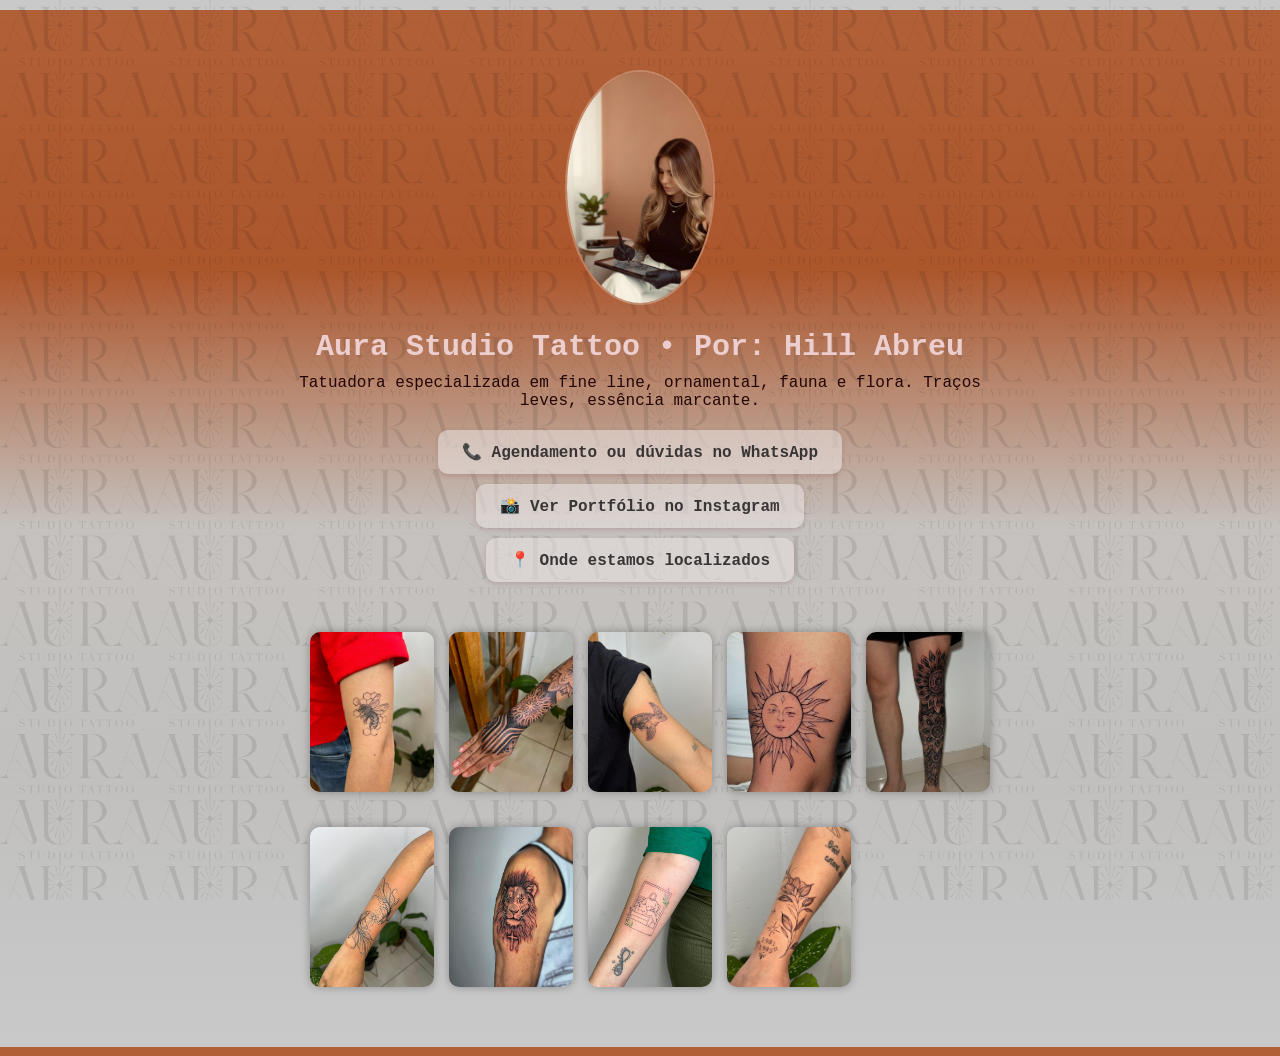
==== site_aura_studio/index.html @ fd9fb569 "primeiro" ====
<!DOCTYPE html>
<html lang="pt-br">
<head>
  <meta charset="UTF-8" />
  <meta name="viewport" content="width=device-width, initial-scale=1.0"/>
  <title>Aura Studio Tattoo • Hill Abreu</title>
  <link rel="stylesheet" href="style.css">
</head>
<body>
  <div class="content">
    <img src="ink.jpg" alt="foto da Hillary" class="avatar">
    <h1>Aura Studio Tattoo • Por: Hill Abreu</h1> 
    <p>Tatuadora especializada em fine line, ornamental, fauna e flora. Traços leves, essência marcante.</p>

    <a href="https://wa.me/5521965292248" target="_blank">📞 Agendamento ou dúvidas no WhatsApp</a>
    <a href="https://www.instagram.com/hill.ink" target="_blank">📸 Ver Portfólio no Instagram</a>
    <a href="#!" onclick="mostrarInfo()">📍 Onde estamos localizados</a>

    <div id="info-local">
      Atendemos exclusivamente com hora marcada. Por esse motivo, o endereço completo é informado após a confirmação do agendamento. O estúdio fica nas proximidades do West Shopping, em Campo Grande – RJ.
    </div>

    <div class="portfolio">
      <img src="tattoo1.jpg" alt="Tatuagem 1">
      <img src="tattoo2.jpg" alt="tatuagem 2">
      <img src="tattoo3.jpg" alt="Tatuagem 3">
      <img src="tattoo4.png.jpg" alt="Tatuagem 4">
    <img src="tattoo5.png.jpeg" alt="Tatuagem 5">
      <img src="tattoo6.jpg" alt="Tatuagem 6">
      <img src="tattoo7.png.jpeg" alt="Tatuagem 7">
      <img src="tattoo8.jpg" alt="Tatuagem 8">
    <img src="tattoo9.png.jpeg" alt="Tatuagem 9">
    </div>
  </div>

  <script>
    function mostrarInfo() {
      const info = document.getElementById("info-local");
      info.style.display = info.style.display === "block" ? "none" : "block";
    }
  </script>
</body>
</html>
---- site_aura_studio/style.css ----
* {
  margin: 10px;
  padding: 0;
  box-sizing: border-box;
}

body {
  min-height: 100vh;
  background:linear-gradient(to bottom, #9e3b09cf, #9e3a09db, #bdb9b5de, #c1c0bf, #c9c9c9);
  font-family: 'Times Courier', monospace;
  color: #3a2d2d;
  padding: 20px;
  display: flex;
  flex-direction: column;
  align-items: center;
  text-align: center;
  position: relative;
  z-index: 1;
}

body::before {
  content: "";
  position: fixed;
  top: 0;
  left: 0;
  width: 100%;
  height: 100%;
  background-image: url('AURA_LOGO_PRETA.png.png');
  background-repeat: repeat;
  background-position: top left;
  background-size: 150px;
  opacity: 0.09;
  z-index: 0;
  pointer-events: none;
}

.content {  
  position: relative;
  z-index: 1;
  max-width: 700px;
  width: 100%;
}

img.avatar {
  width: 150px;
  border-radius: 50%;
  margin-top: 20px;
  border: 2px solid #ffffff44;
}

h1 {
  margin-top: 10px;
  font-size: 30px;
  color: #eccece;
}

p {
  color: #230606;
  margin: 10px 0 20px 0;
}

a {
  background-color: #e9e2e092;
  color: #383535;
  padding: 12px 24px;
  margin: 10px auto;
  display: block;
  width: fit-content;
  text-decoration: none;
  border-radius: 10px;
  font-weight: bold;
  transition: all 0.3s ease;
  box-shadow: 0 2px 5px rgba(121, 44, 56, 0.2);
}

a:hover {
  background-color: #322727;
}

#info-local {
  display: none;
  margin-top: 15px;
  background-color: #fff4cc;
  color: #333333;
  padding: 12px 18px;
  border-left: 5px solid #ff5e07;
  border-radius: 8px;
  font-size: 14px;
  text-align: left;
  box-shadow: 0 0 10px rgb(116, 66, 66);
}

#info-local::before {
  content: "⚠️ ";
  font-weight: bold;
}

.portfolio {
  margin-top: 40px;
  display: grid;
  grid-template-columns: repeat(auto-fit, minmax(120px, 1fr));
  gap: 15px;
}

.portfolio img {
  width: 100%;
  height: 160px;
  object-fit: cover;
  border-radius: 10px;
  box-shadow: 0 0 10px rgba(0,0,0,0.3);
  transition: transform 0.3s ease;
}

.portfolio img:hover {
  transform: scale(1.05);
}
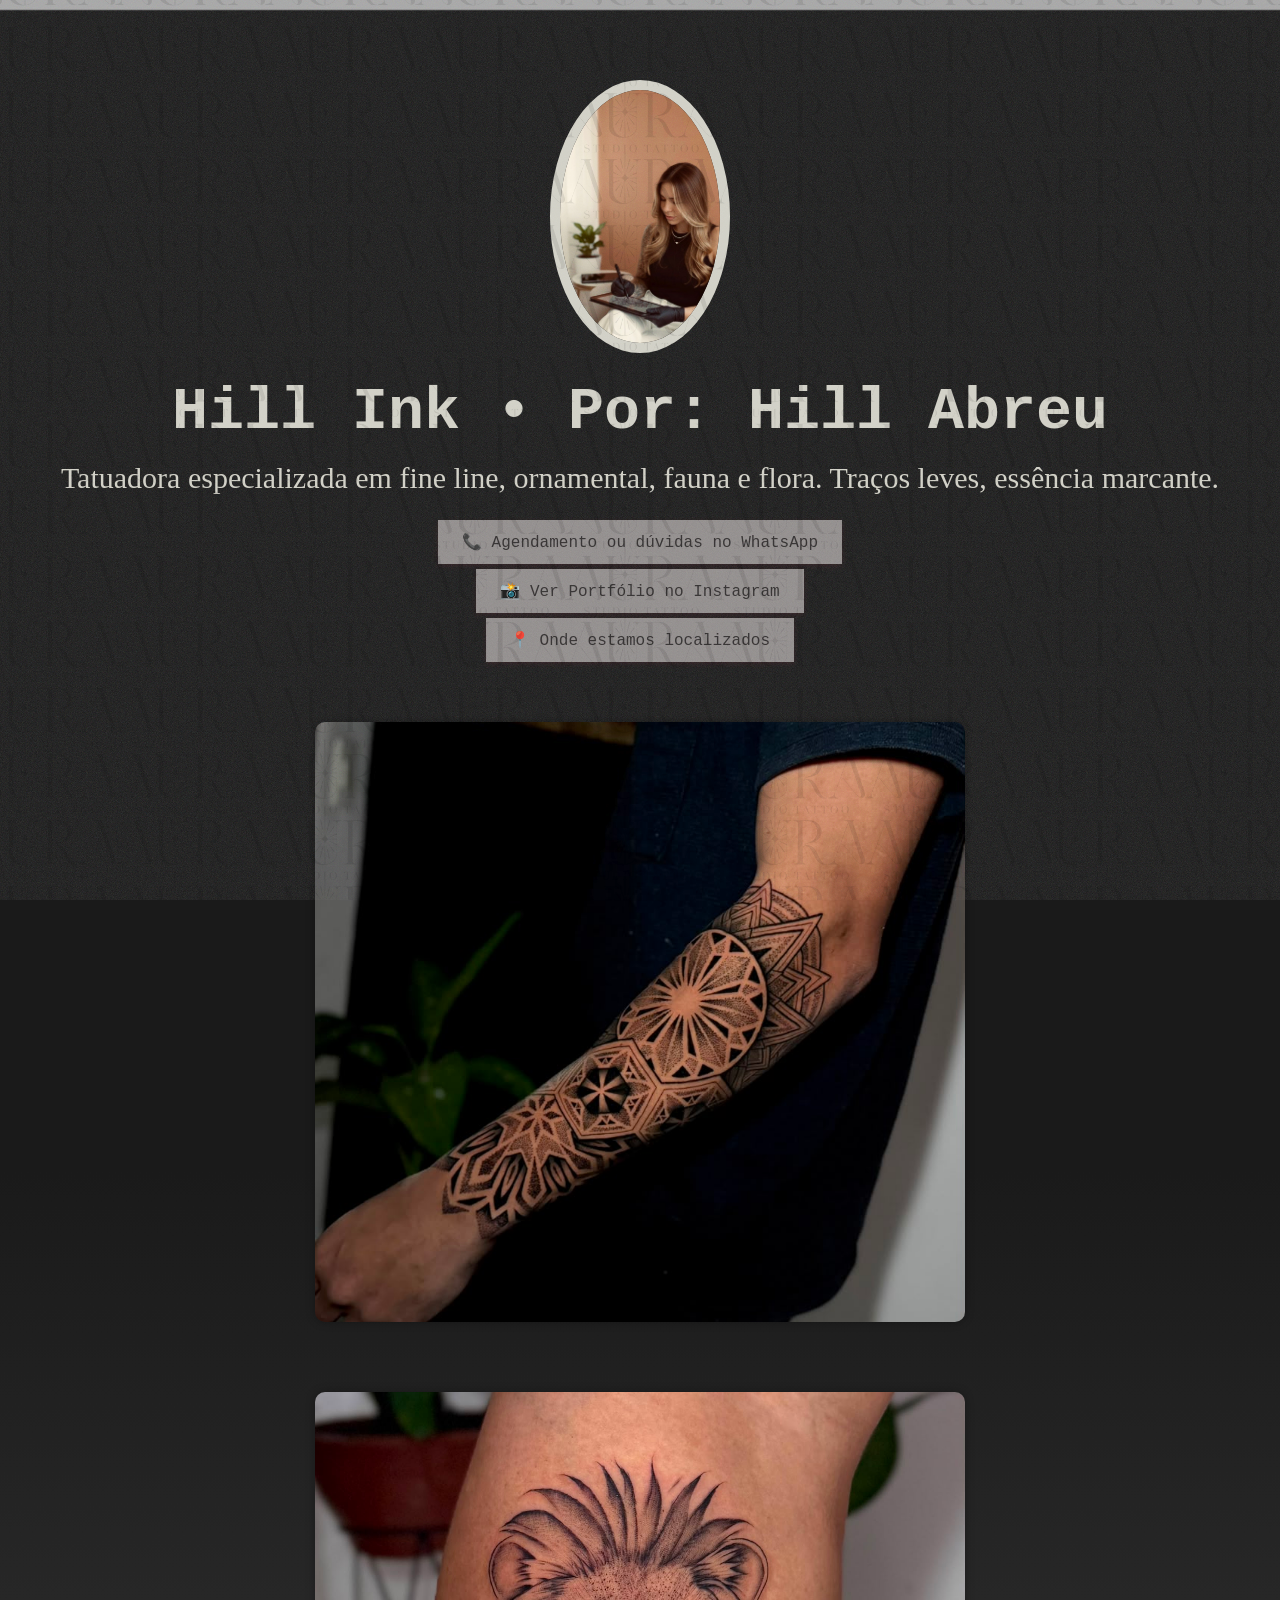
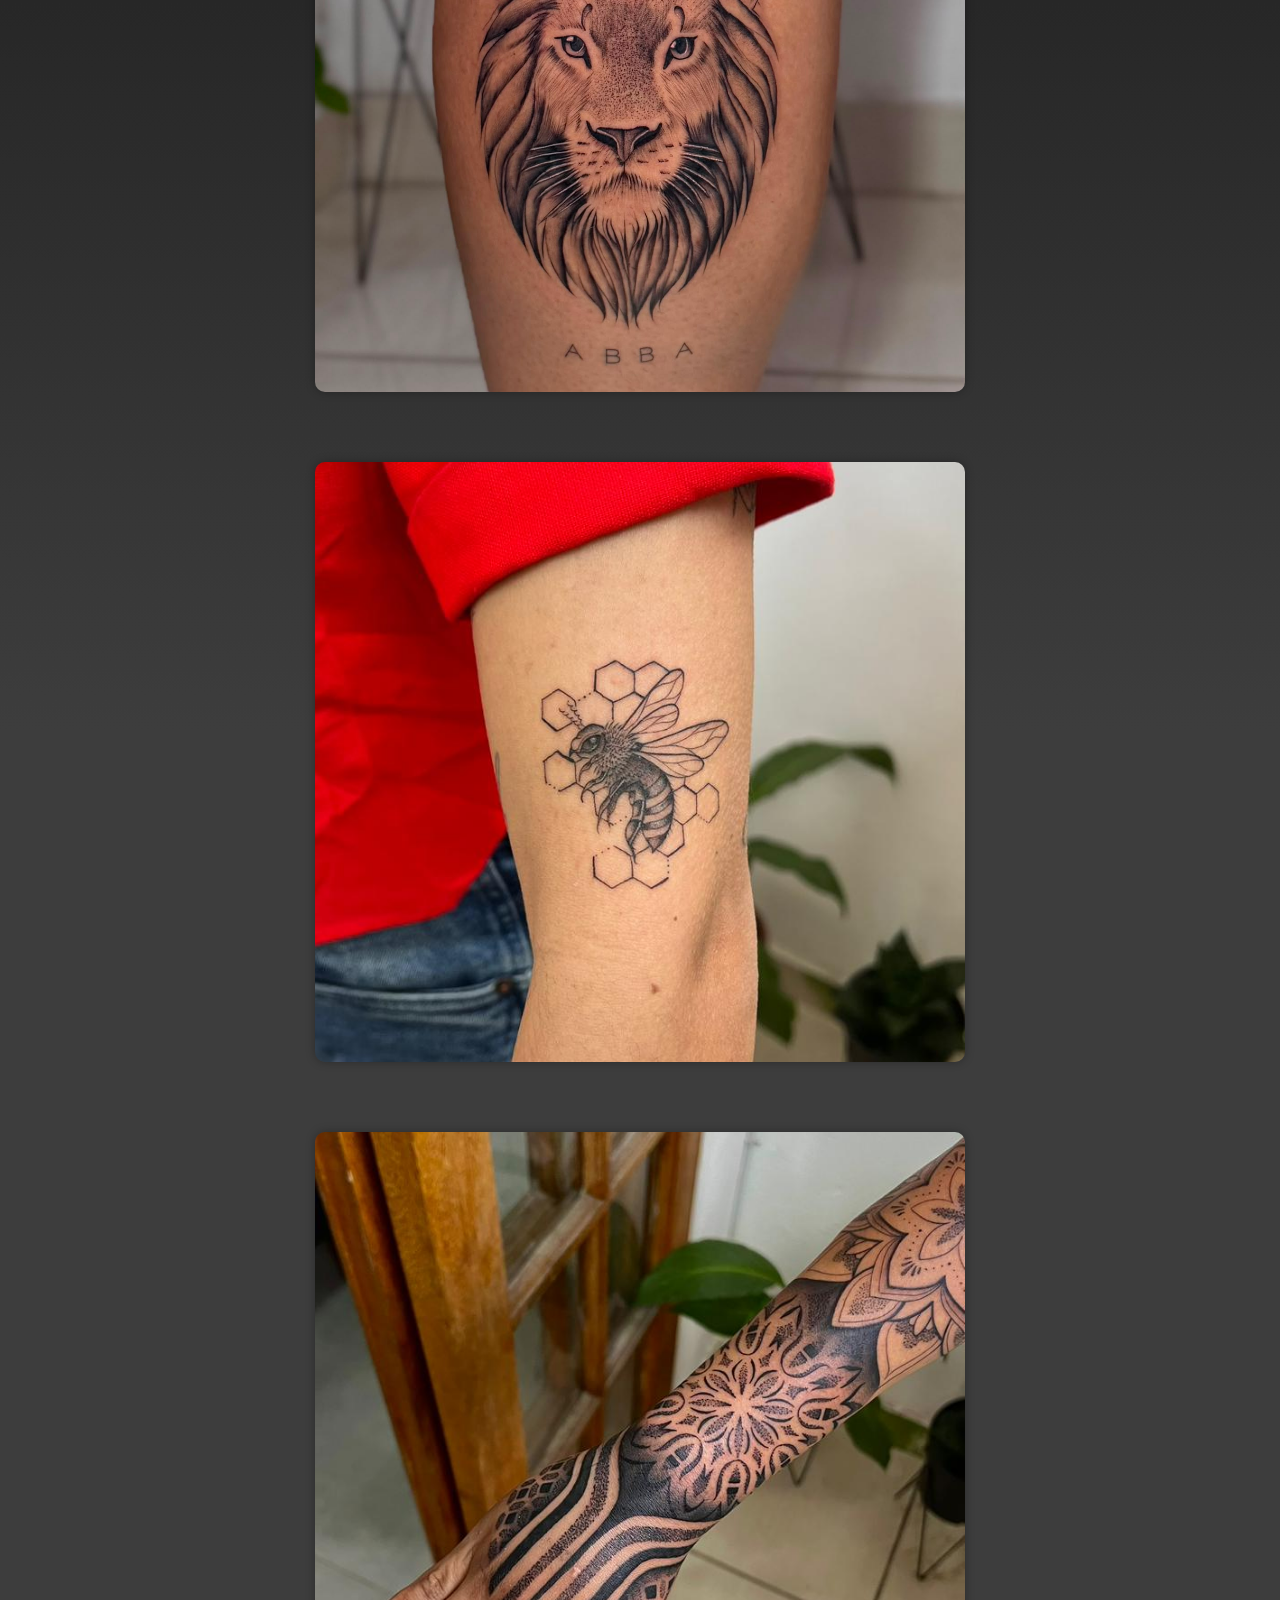
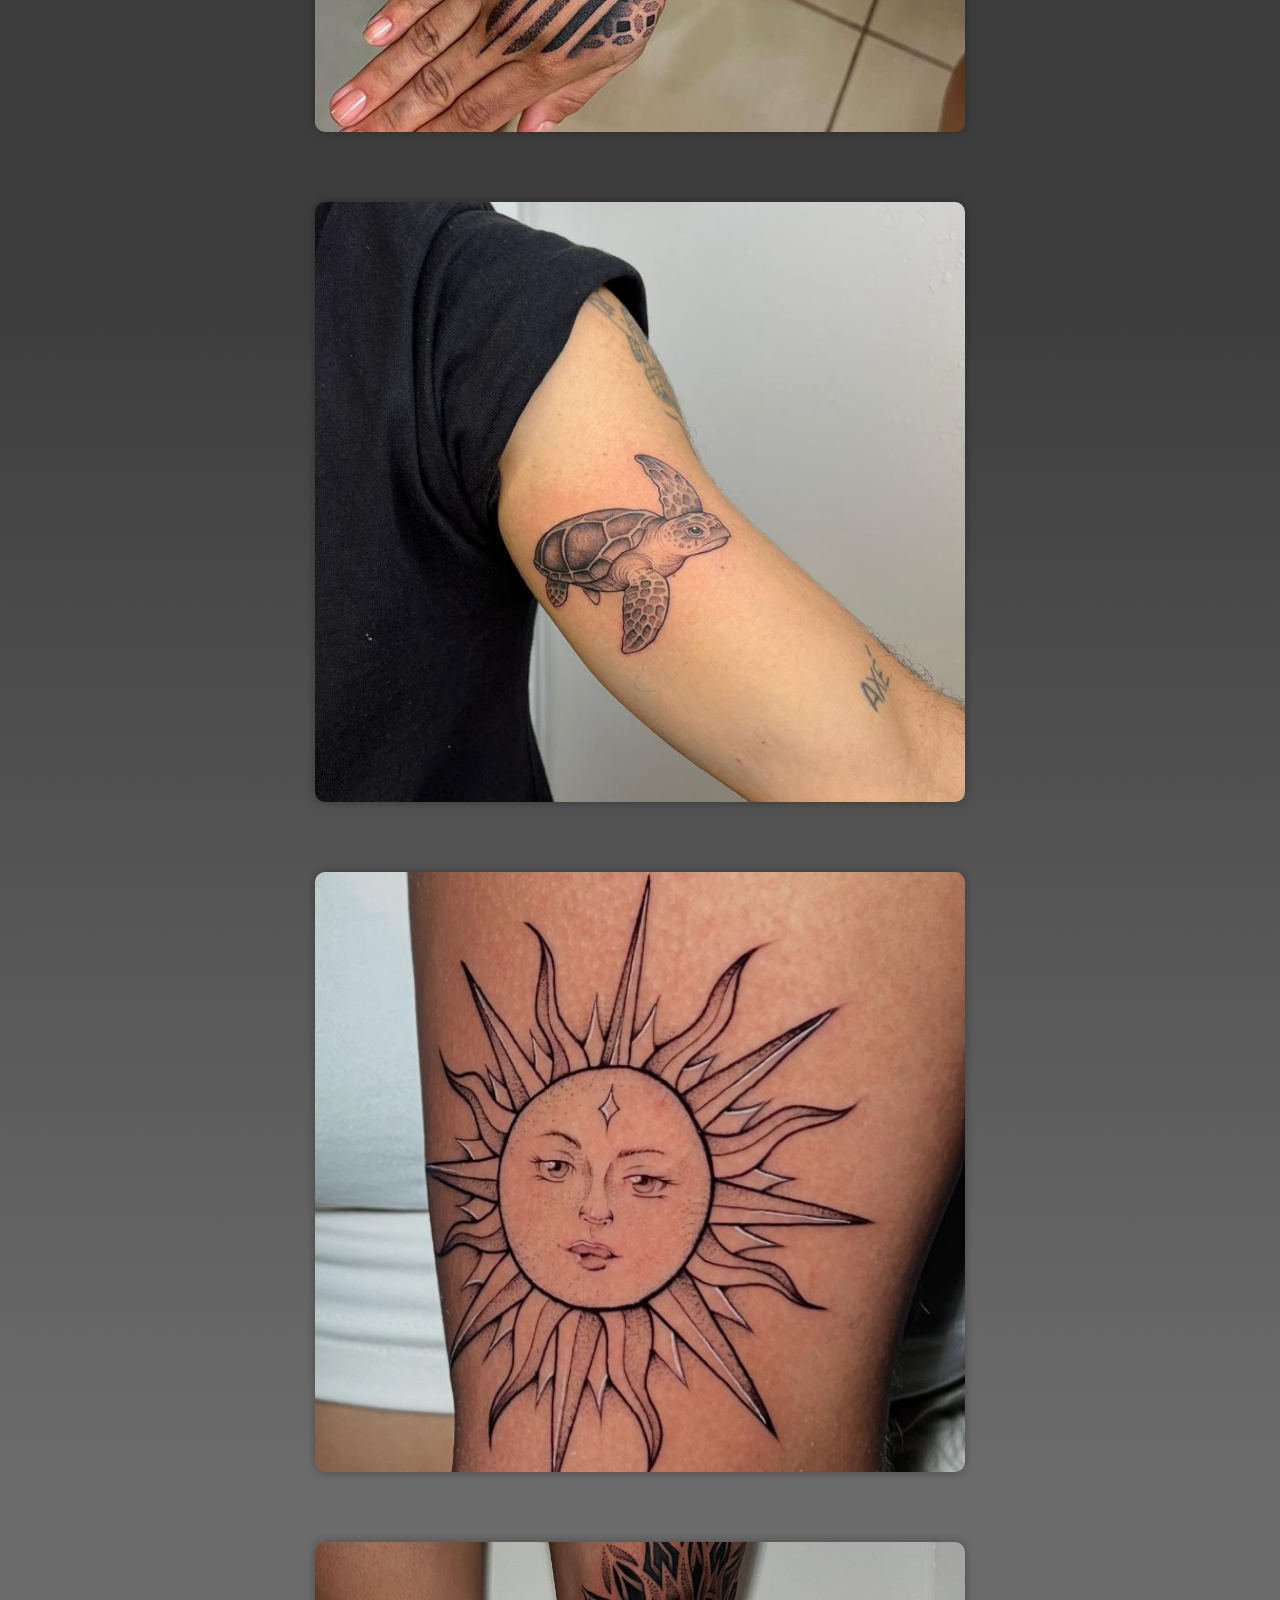
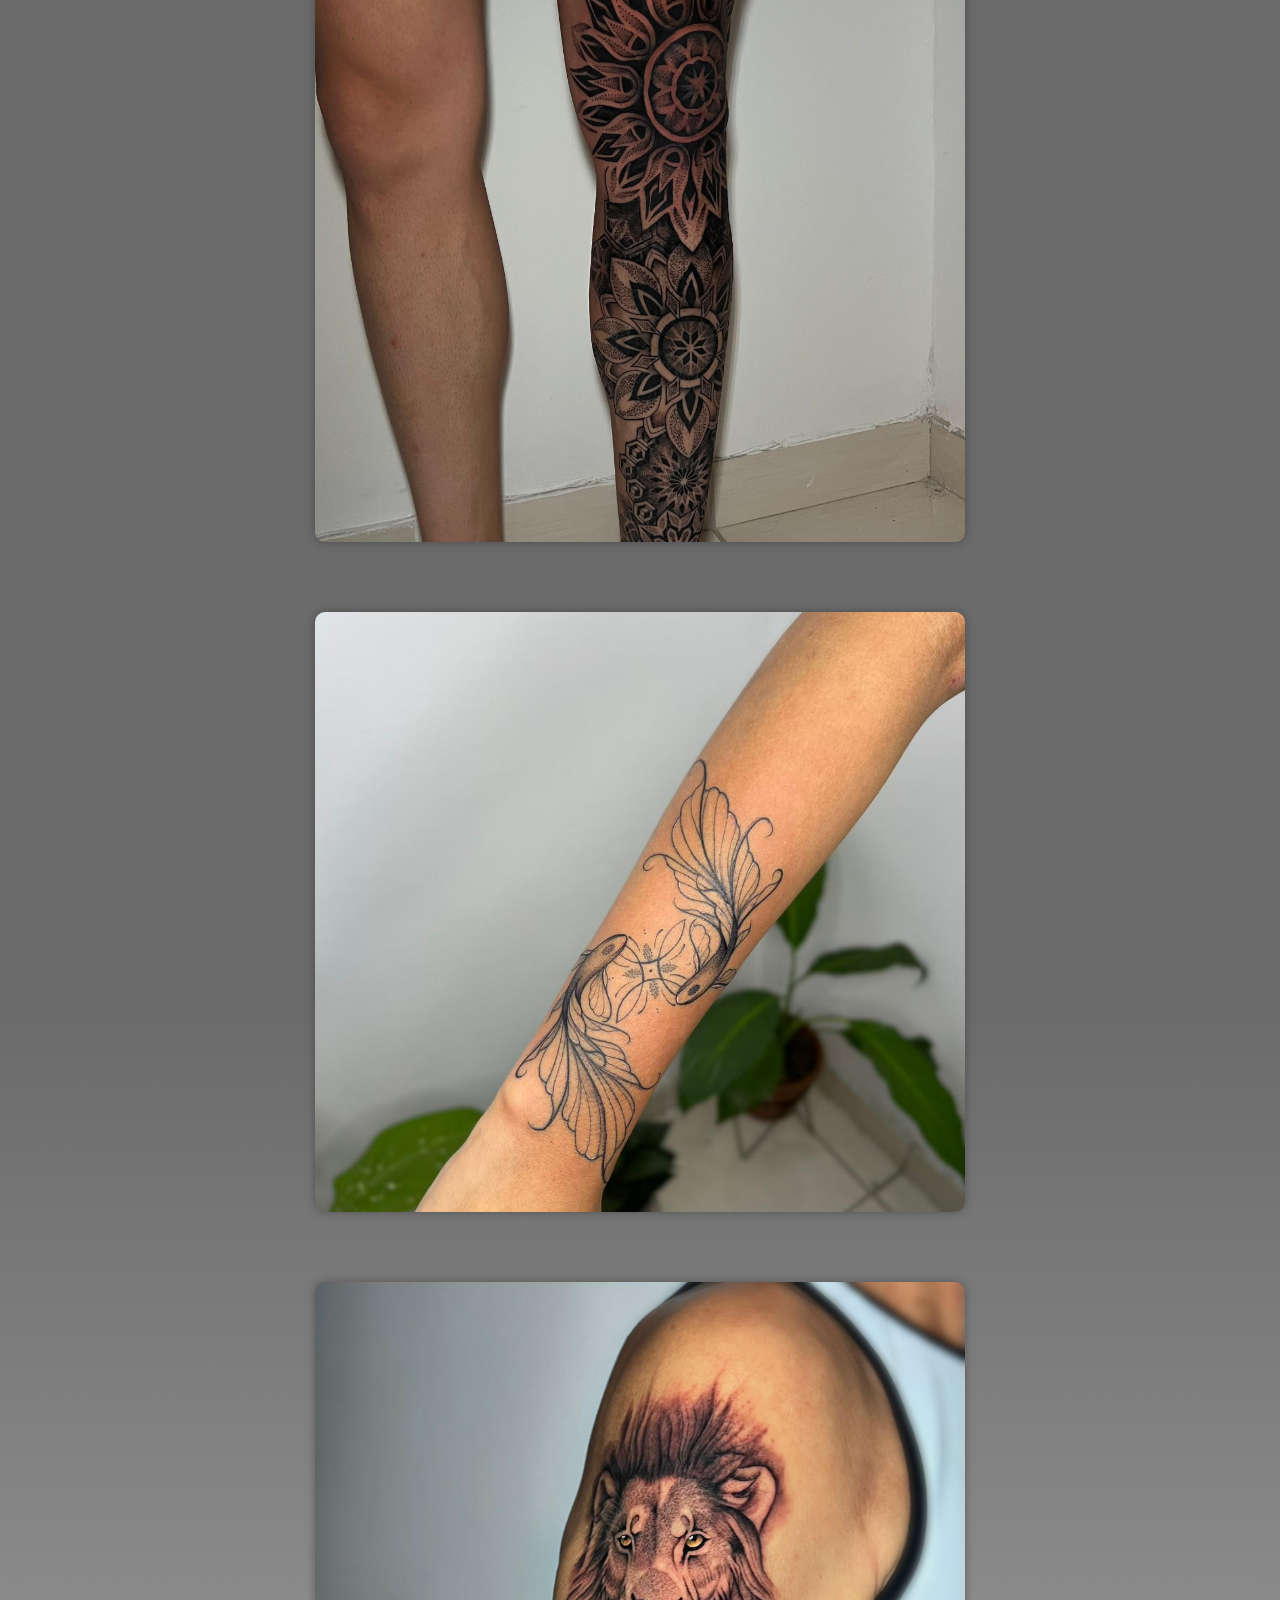
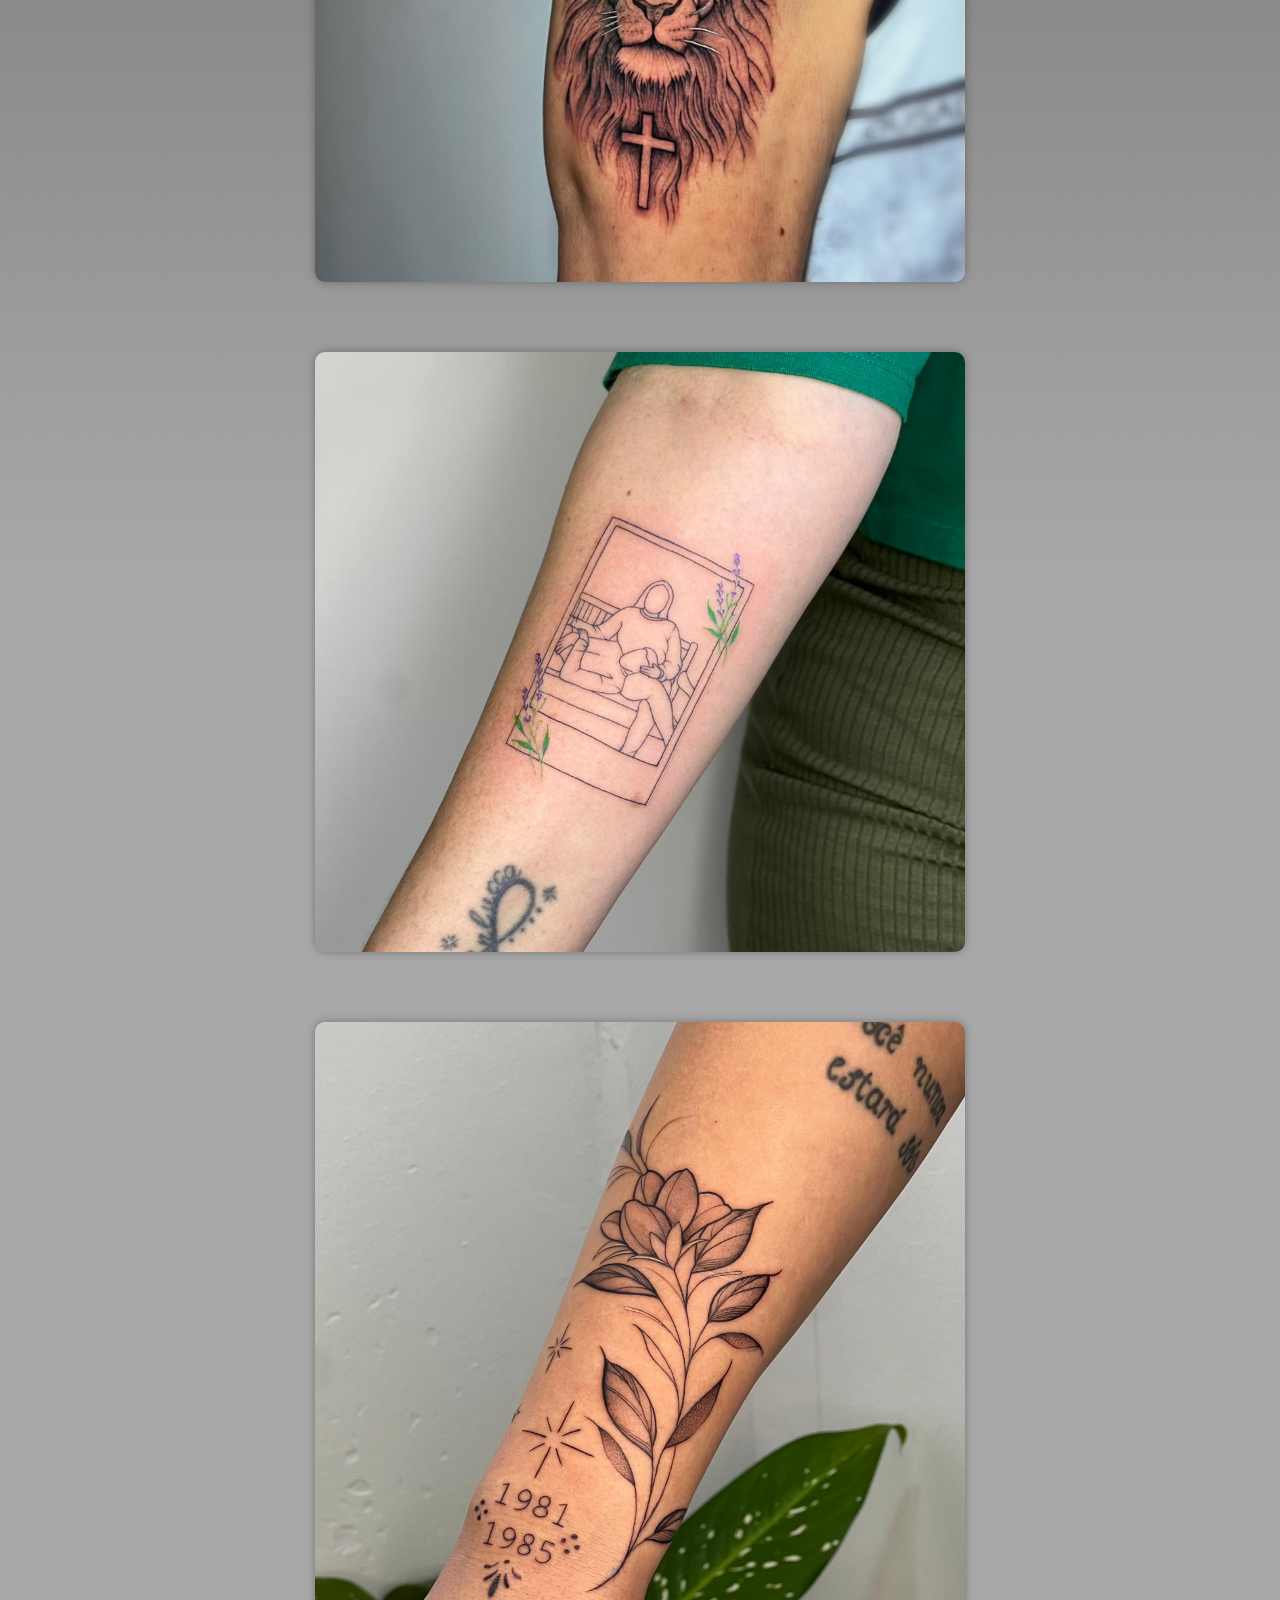
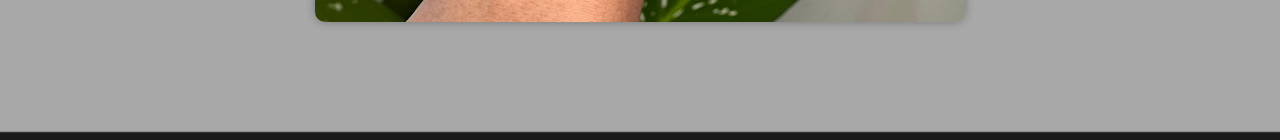
==== commit a01e9d67: "ajuestes de designe" ====
--- a/site_aura_studio/index.html
+++ b/site_aura_studio/index.html
@@ -10,18 +10,34 @@
 <body>
   <div class="content">
     <img src="ink.jpg" alt="foto da Hillary" class="avatar">
-    <h1>Aura Studio Tattoo • Por: Hill Abreu</h1> 
+    <h1> Hill Ink • Por: Hill Abreu</h1> 
     <p>Tatuadora especializada em fine line, ornamental, fauna e flora. Traços leves, essência marcante.</p>
 
-    <a href="https://wa.me/5521965292248" target="_blank">📞 Agendamento ou dúvidas no WhatsApp</a>
+   <a href="https://wa.me/5521965292248" target="_blank">📞 Agendamento ou dúvidas no WhatsApp</a>
+
     <a href="https://www.instagram.com/hill.ink" target="_blank">📸 Ver Portfólio no Instagram</a>
+
+
     <a href="#!" onclick="mostrarInfo()">📍 Onde estamos localizados</a>
+
+
 
     <div id="info-local">
       Atendemos exclusivamente com hora marcada. Por esse motivo, o endereço completo é informado após a confirmação do agendamento. O estúdio fica nas proximidades do West Shopping, em Campo Grande – RJ.
     </div>
 
+
+
+
+
+
+
+
+
+
     <div class="portfolio">
+       <img src="tattoo10.jpeg" alt="Tatuagem 10">
+      <img src="tattoo11.jpeg" alt="Tatuagem 11">
       <img src="tattoo1.jpg" alt="Tatuagem 1">
       <img src="tattoo2.jpg" alt="tatuagem 2">
       <img src="tattoo3.jpg" alt="Tatuagem 3">
@@ -31,6 +47,8 @@
       <img src="tattoo7.png.jpeg" alt="Tatuagem 7">
       <img src="tattoo8.jpg" alt="Tatuagem 8">
     <img src="tattoo9.png.jpeg" alt="Tatuagem 9">
+    
+    
     </div>
   </div>
 
--- a/site_aura_studio/style.css
+++ b/site_aura_studio/style.css
@@ -4,13 +4,13 @@
   padding: 0;
   box-sizing: border-box;
 }
-
+ 
 body {
   min-height: 100vh;
-  background:linear-gradient(to bottom, #9e3b09cf, #9e3a09db, #bdb9b5de, #c1c0bf, #c9c9c9);
-  font-family: 'Times Courier', monospace;
-  color: #3a2d2d;
-  padding: 20px;
+  background: linear-gradient(to bottom, #1a1a1a , #1a1a1a , #3d3d3d , #3d3d3d , #6b6b6b , #6b6b6b , #a8a8a8 , #a8a8a8);
+  font-family: 'sans-serif', monospace;
+  color: #f2f1e7;
+  padding: 30px;
   display: flex;
   flex-direction: column;
   align-items: center;
@@ -28,84 +28,102 @@
   height: 100%;
   background-image: url('AURA_LOGO_PRETA.png.png');
   background-repeat: repeat;
-  background-position: top left;
+  background-position: center;
   background-size: 150px;
   opacity: 0.09;
   z-index: 0;
   pointer-events: none;
 }
-
-.content {  
-  position: relative;
-  z-index: 1;
-  max-width: 700px;
+body::after {
+  content: "";
+  position: fixed;
+  top: 0;
+  left: 0;
   width: 100%;
+  height: 100%;
+  background-image: url("data:image/svg+xml,%3Csvg xmlns='http://www.w3.org/2000/svg' width='200' height='200'%3E%3Cfilter id='n'%3E%3CfeTurbulence type='fractalNoise' baseFrequency='1.2' numOctaves='3' stitchTiles='stitch'/%3E%3C/filter%3E%3Crect width='100%25' height='100%25' filter='url(%23n)'/%3E%3C/svg%3E");
+  opacity: 0.15;
+  mix-blend-mode: overlay;
+  z-index: 2;
+  pointer-events: none;
 }
-
 img.avatar {
-  width: 150px;
-  border-radius: 50%;
+  width: 180px;
+  border-radius: 100%;
   margin-top: 20px;
-  border: 2px solid #ffffff44;
+  border: 10px solid #d1d0c6;
 }
 
 h1 {
   margin-top: 10px;
-  font-size: 30px;
-  color: #eccece;
+  font-size: 60px;
+  color: #d1d0c6;
+
 }
 
 p {
-  color: #230606;
-  margin: 10px 0 20px 0;
+  color: #d1d0c6;
+  margin: 15px 0 25px 0;
+  font-size: 30px;
+  font-family: serif;
 }
 
 a {
   background-color: #e9e2e092;
   color: #383535;
   padding: 12px 24px;
-  margin: 10px auto;
+  margin: 5px auto;
   display: block;
   width: fit-content;
   text-decoration: none;
-  border-radius: 10px;
-  font-weight: bold;
+  border-radius: 0px;
+  font-weight: normal;
   transition: all 0.3s ease;
   box-shadow: 0 2px 5px rgba(121, 44, 56, 0.2);
 }
 
 a:hover {
-  background-color: #322727;
+  background-color: #000000;
 }
 
 #info-local {
   display: none;
-  margin-top: 15px;
+  margin-top: 20px;
   background-color: #fff4cc;
   color: #333333;
-  padding: 12px 18px;
-  border-left: 5px solid #ff5e07;
+  padding: 15px 20px;
+  border-left: 0px solid #ff5e07;
   border-radius: 8px;
   font-size: 14px;
   text-align: left;
   box-shadow: 0 0 10px rgb(116, 66, 66);
+  
 }
 
 #info-local::before {
   content: "⚠️ ";
   font-weight: bold;
 }
-
 .portfolio {
-  margin-top: 40px;
-  display: grid;
-  grid-template-columns: repeat(auto-fit, minmax(120px, 1fr));
-  gap: 15px;
+  display: flex;
+  flex-direction: column;
+  align-items: center;
+  gap: 50px;
+  margin: 50px 0;
+  width: 100%;
 }
 
 .portfolio img {
   width: 100%;
-  height: 160px;
+  max-width: 650px;
+  height: auto;
+  display: block;
+  border-radius: 4px;
+}
+
+.portfolio img {
+  width: 100%;
+  height: 600px;
   object-fit: cover;
   border-radius: 10px;
   box-shadow: 0 0 10px rgba(0,0,0,0.3);
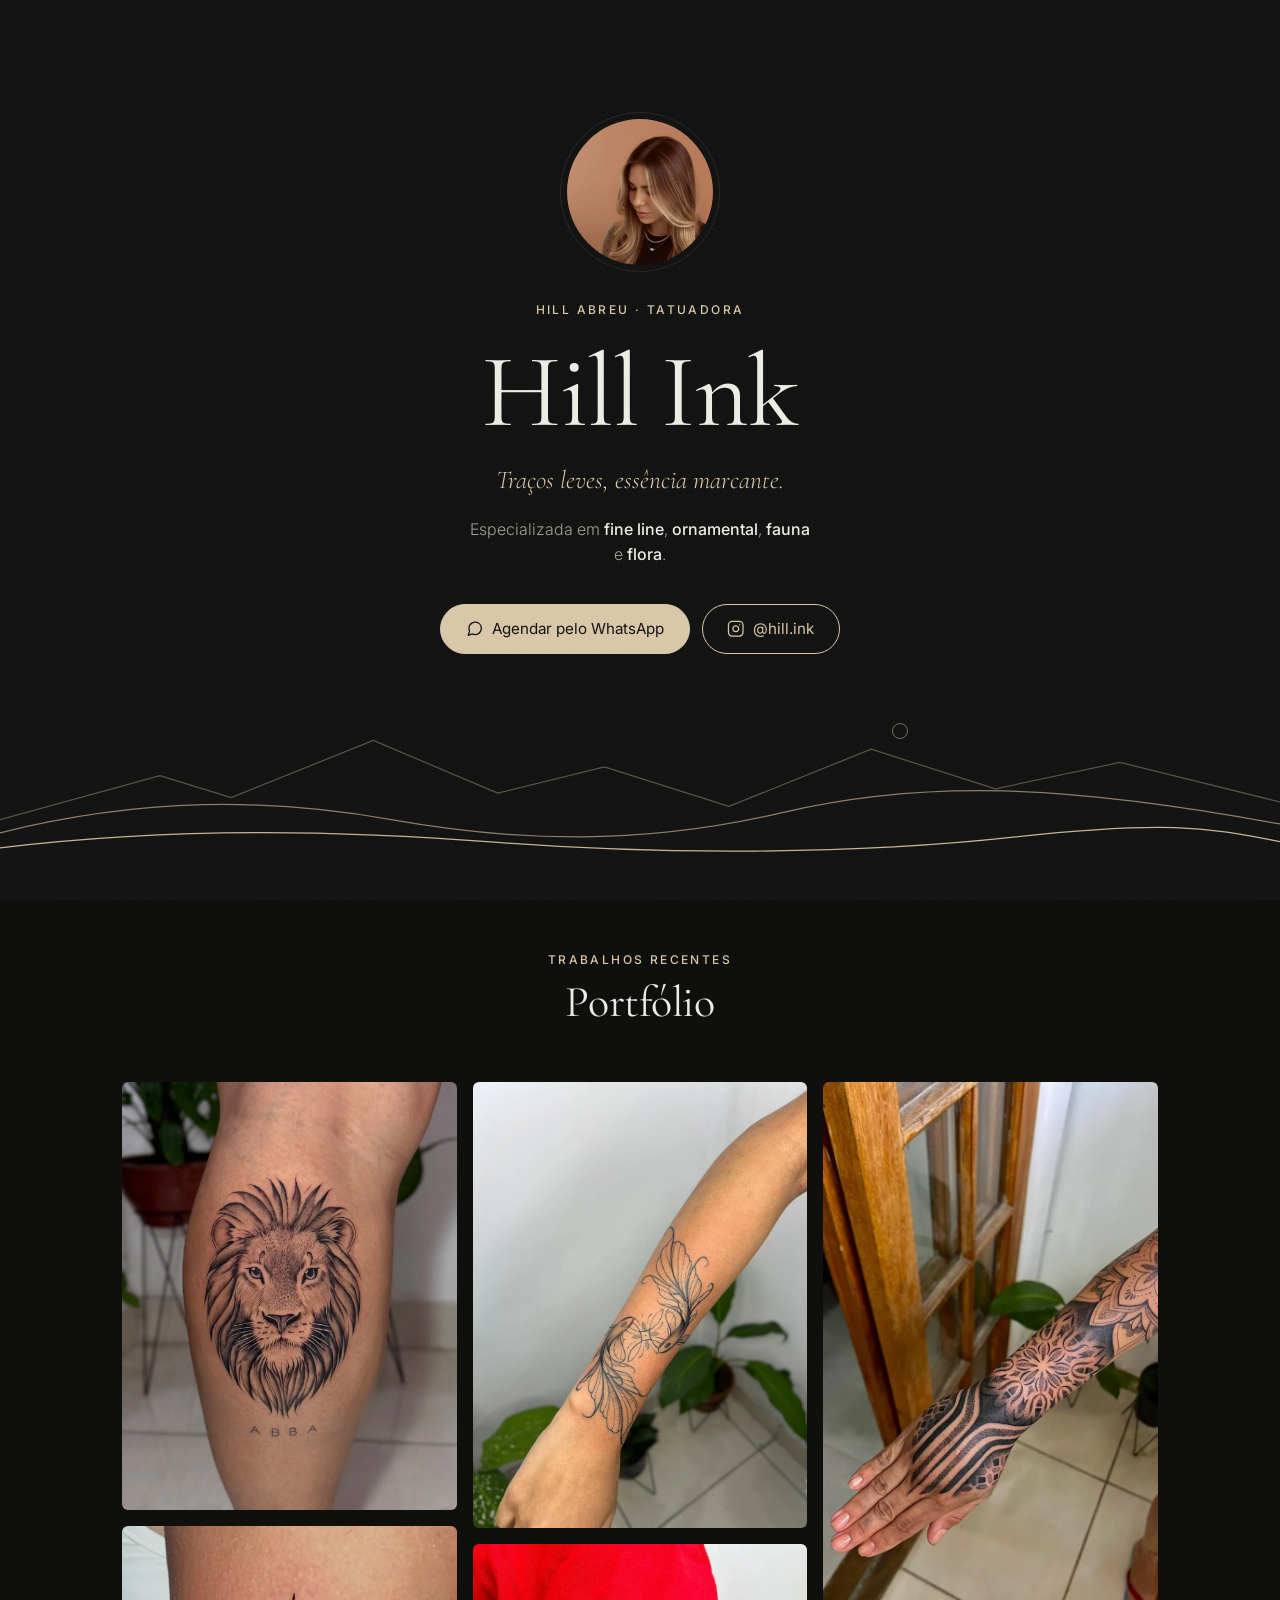
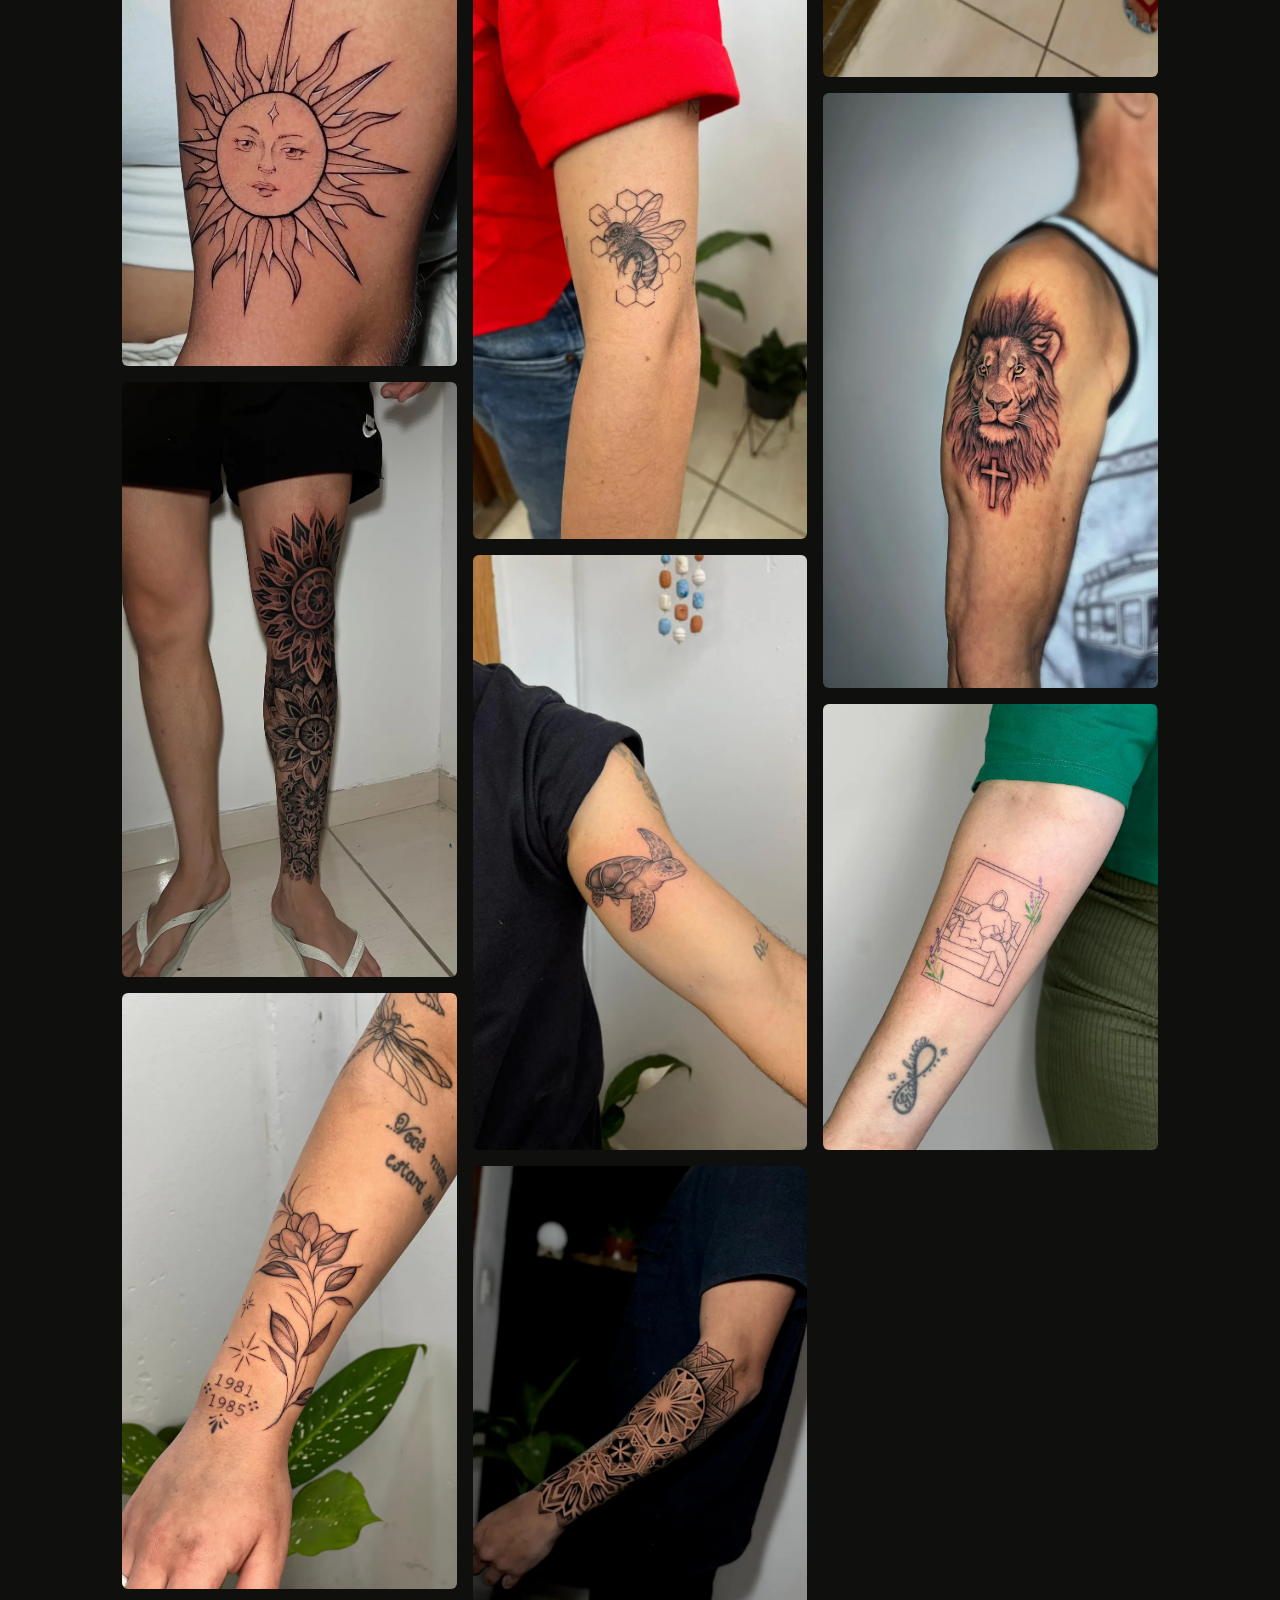
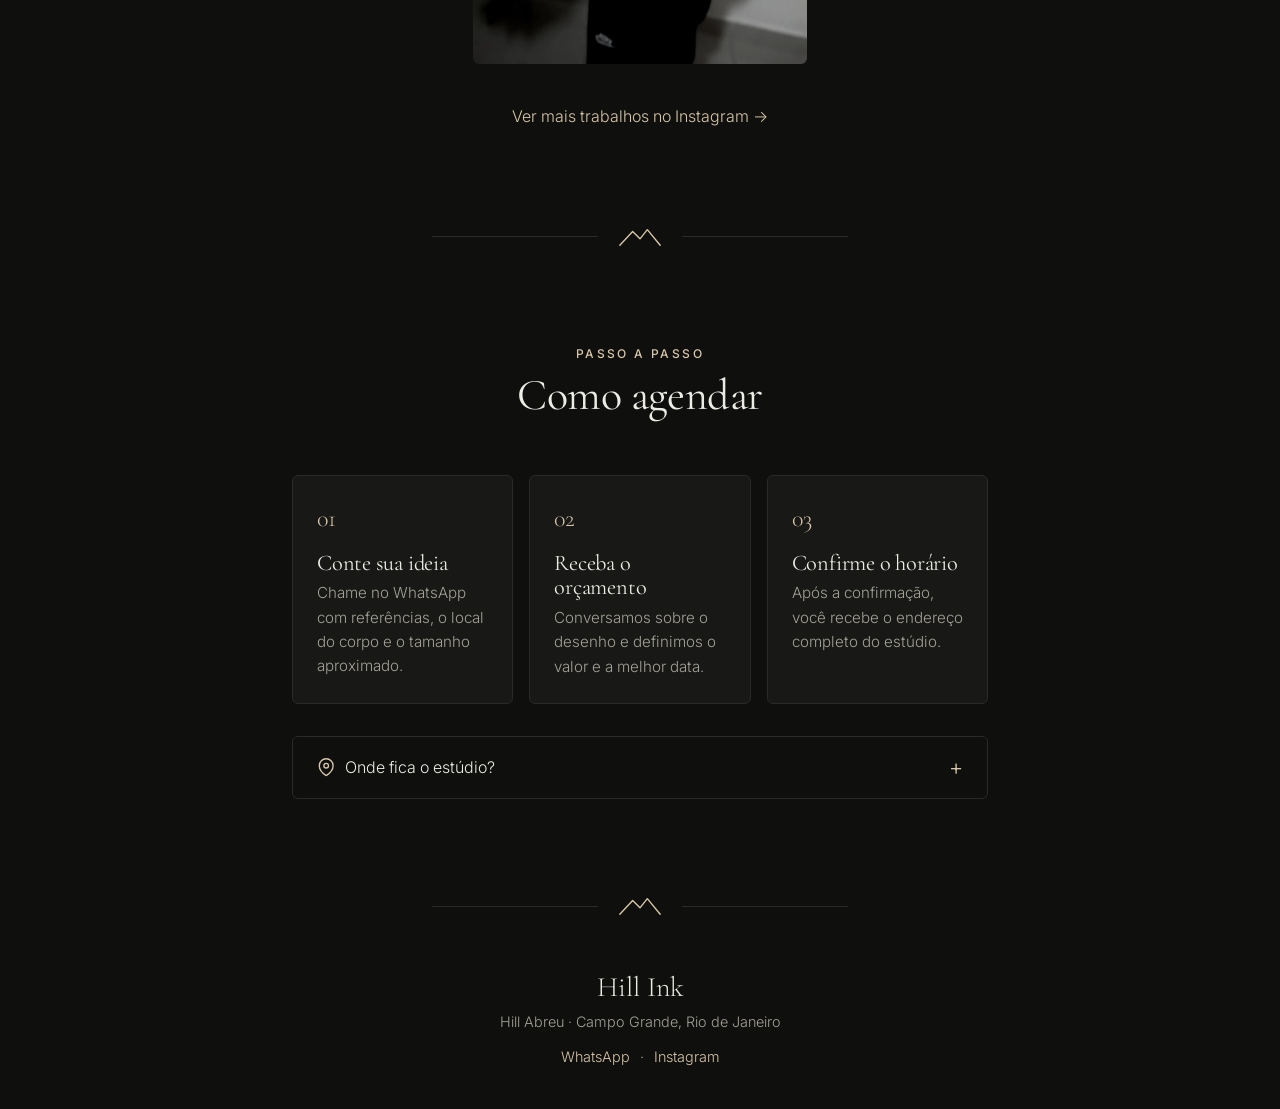
==== commit c13a9a2e: "Refatora o site com a identidade Hill Ink - HTML semântico, meta tags de SEO e prévia de compartilha" ====
--- a/site_aura_studio/index.html
+++ b/site_aura_studio/index.html
@@ -1,62 +1,166 @@
+<!DOCTYPE html>
+<html lang="pt-BR">
+<head>
+  <meta charset="UTF-8">
+  <meta name="viewport" content="width=device-width, initial-scale=1">
+  <title>Hill Ink • Tatuagem fine line em Campo Grande, RJ</title>
+  <meta name="description" content="Hill Abreu, tatuadora especializada em fine line, ornamental, fauna e flora. Atendimento com hora marcada em Campo Grande, Rio de Janeiro.">
+  <meta name="theme-color" content="#0f0f0e">
 
-<!DOCTYPE html>
-<html lang="pt-br">
-<head>
-  <meta charset="UTF-8" />
-  <meta name="viewport" content="width=device-width, initial-scale=1.0"/>
-  <title>Aura Studio Tattoo • Hill Abreu</title>
+  <!-- Prévia ao compartilhar o link (WhatsApp, Instagram, etc.) -->
+  <meta property="og:type" content="website">
+  <meta property="og:title" content="Hill Ink • Tatuagem fine line">
+  <meta property="og:description" content="Traços leves, essência marcante. Fine line, ornamental, fauna e flora em Campo Grande, RJ.">
+  <meta property="og:image" content="img/og-hill-ink.jpg">
+  <meta property="og:locale" content="pt_BR">
+
+  <link rel="icon" href="favicon.svg" type="image/svg+xml">
+  <link rel="preconnect" href="https://fonts.googleapis.com">
+  <link rel="preconnect" href="https://fonts.gstatic.com" crossorigin>
+  <link href="https://fonts.googleapis.com/css2?family=Cormorant+Garamond:ital,wght@0,400;0,500;1,400&family=Inter:wght@300;400;500&display=swap" rel="stylesheet">
   <link rel="stylesheet" href="style.css">
 </head>
 <body>
-  <div class="content">
-    <img src="ink.jpg" alt="foto da Hillary" class="avatar">
-    <h1> Hill Ink • Por: Hill Abreu</h1> 
-    <p>Tatuadora especializada em fine line, ornamental, fauna e flora. Traços leves, essência marcante.</p>
 
-   <a href="https://wa.me/5521965292248" target="_blank">📞 Agendamento ou dúvidas no WhatsApp</a>
+  <!-- Ícones (usados com <use href="#...">) -->
+  <svg width="0" height="0" style="position:absolute" aria-hidden="true">
+    <symbol id="i-whatsapp" viewBox="0 0 24 24"><path d="M21 11.5a8.38 8.38 0 0 1-.9 3.8 8.5 8.5 0 0 1-7.6 4.7 8.38 8.38 0 0 1-3.8-.9L3 21l1.9-5.7a8.38 8.38 0 0 1-.9-3.8 8.5 8.5 0 0 1 4.7-7.6 8.38 8.38 0 0 1 3.8-.9h.5a8.48 8.48 0 0 1 8 8v.5z"/></symbol>
+    <symbol id="i-instagram" viewBox="0 0 24 24"><rect x="2" y="2" width="20" height="20" rx="5"/><path d="M16 11.37A4 4 0 1 1 12.63 8 4 4 0 0 1 16 11.37z"/><path d="M17.5 6.5h.01"/></symbol>
+    <symbol id="i-pin" viewBox="0 0 24 24"><path d="M21 10c0 7-9 13-9 13s-9-6-9-13a9 9 0 0 1 18 0z"/><circle cx="12" cy="10" r="3"/></symbol>
+    <symbol id="i-close" viewBox="0 0 24 24"><path d="M18 6 6 18M6 6l12 12"/></symbol>
+    <symbol id="i-peaks" viewBox="0 0 48 24"><path d="M2 21 16 6l8 8 8-10 14 17"/></symbol>
+  </svg>
 
-    <a href="https://www.instagram.com/hill.ink" target="_blank">📸 Ver Portfólio no Instagram</a>
+  <header class="hero">
+    <img class="hero__avatar" src="img/hill-abreu.webp" width="480" height="480"
+         alt="Retrato de Hill Abreu, tatuadora da Hill Ink">
+    <p class="eyebrow">Hill Abreu · Tatuadora</p>
+    <h1 class="hero__title">Hill Ink</h1>
+    <p class="hero__tagline">Traços leves, essência marcante.</p>
+    <p class="hero__bio">Especializada em <strong>fine line</strong>, <strong>ornamental</strong>, <strong>fauna</strong> e <strong>flora</strong>.</p>
 
+    <nav class="actions" aria-label="Contato">
+      <a class="btn btn--primary"
+         href="https://wa.me/5521965292248?text=Ol%C3%A1%2C%20Hill!%20Gostaria%20de%20fazer%20um%20or%C3%A7amento."
+         target="_blank" rel="noopener noreferrer">
+        <svg class="icon" aria-hidden="true"><use href="#i-whatsapp"/></svg>
+        Agendar pelo WhatsApp
+      </a>
+      <a class="btn btn--ghost" href="https://www.instagram.com/hill.ink" target="_blank" rel="noopener noreferrer">
+        <svg class="icon" aria-hidden="true"><use href="#i-instagram"/></svg>
+        @hill.ink
+      </a>
+    </nav>
 
-    <a href="#!" onclick="mostrarInfo()">📍 Onde estamos localizados</a>
+    <!-- Colinas em traço fino -->
+    <svg class="hero__hills" viewBox="0 0 1440 160" preserveAspectRatio="none" aria-hidden="true">
+      <path class="hills__far" d="M0 120 180 70l80 25 160-65 140 60 120-30 140 45 160-65 140 45 140-30 180 45"/>
+      <path class="hills__mid" d="M0 135c160-40 300-40 440-15s280 30 440-8 320-32 560 13"/>
+      <path class="hills__near" d="M0 152c200-24 380-20 560-6s400 14 580-6 220-10 300 5"/>
+    </svg>
+  </header>
 
+  <main>
+    <section class="section" aria-labelledby="titulo-portfolio">
+      <div class="section__head">
+        <p class="eyebrow">Trabalhos recentes</p>
+        <h2 id="titulo-portfolio">Portfólio</h2>
+      </div>
 
+      <ul class="gallery">
+        <li><button class="gallery__item" type="button"><img src="img/leao-fineline-panturrilha.webp" width="1095" height="1400" loading="lazy" alt="Leão em fine line com a palavra ABBA, na panturrilha"></button></li>
+        <li><button class="gallery__item" type="button"><img src="img/sol-fineline.webp" width="617" height="812" loading="lazy" alt="Sol com rosto em fine line"></button></li>
+        <li><button class="gallery__item" type="button"><img src="img/mandalas-perna.webp" width="787" height="1400" loading="lazy" alt="Composição de mandalas ornamentais ao longo da perna"></button></li>
+        <li><button class="gallery__item" type="button"><img src="img/ramo-floral-antebraco.webp" width="787" height="1400" loading="lazy" alt="Ramo floral delicado com datas no antebraço"></button></li>
+        <li><button class="gallery__item" type="button"><img src="img/borboleta-flores-antebraco.webp" width="960" height="1280" loading="lazy" alt="Borboleta e flores em fine line no antebraço"></button></li>
+        <li><button class="gallery__item" type="button"><img src="img/abelha-favos-braco.webp" width="720" height="1280" loading="lazy" alt="Abelha com favos geométricos no braço"></button></li>
+        <li><button class="gallery__item" type="button"><img src="img/tartaruga-braco.webp" width="720" height="1280" loading="lazy" alt="Tartaruga marinha em fine line no braço"></button></li>
+        <li><button class="gallery__item" type="button"><img src="img/mandala-antebraco.webp" width="860" height="1280" loading="lazy" alt="Mandala ornamental com elementos geométricos no antebraço"></button></li>
+        <li><button class="gallery__item" type="button"><img src="img/mandala-mao-antebraco.webp" width="720" height="1280" loading="lazy" alt="Mandala ornamental do antebraço até a mão"></button></li>
+        <li><button class="gallery__item" type="button"><img src="img/leao-ombro.webp" width="787" height="1400" loading="lazy" alt="Leão com cruz no ombro"></button></li>
+        <li><button class="gallery__item" type="button"><img src="img/moldura-minimalista-antebraco.webp" width="960" height="1280" loading="lazy" alt="Moldura com ilustração minimalista e flores no antebraço"></button></li>
+      </ul>
 
-    <div id="info-local">
-      Atendemos exclusivamente com hora marcada. Por esse motivo, o endereço completo é informado após a confirmação do agendamento. O estúdio fica nas proximidades do West Shopping, em Campo Grande – RJ.
-    </div>
+      <p class="section__more">
+        <a class="link" href="https://www.instagram.com/hill.ink" target="_blank" rel="noopener noreferrer">Ver mais trabalhos no Instagram →</a>
+      </p>
+    </section>
 
+    <div class="divider" aria-hidden="true"><svg class="divider__peaks"><use href="#i-peaks"/></svg></div>
 
+    <section class="section section--narrow" aria-labelledby="titulo-agendar">
+      <div class="section__head">
+        <p class="eyebrow">Passo a passo</p>
+        <h2 id="titulo-agendar">Como agendar</h2>
+      </div>
 
+      <ol class="steps">
+        <li>
+          <h3>Conte sua ideia</h3>
+          <p>Chame no WhatsApp com referências, o local do corpo e o tamanho aproximado.</p>
+        </li>
+        <li>
+          <h3>Receba o orçamento</h3>
+          <p>Conversamos sobre o desenho e definimos o valor e a melhor data.</p>
+        </li>
+        <li>
+          <h3>Confirme o horário</h3>
+          <p>Após a confirmação, você recebe o endereço completo do estúdio.</p>
+        </li>
+      </ol>
 
+      <details class="location">
+        <summary>
+          <svg class="icon" aria-hidden="true"><use href="#i-pin"/></svg>
+          Onde fica o estúdio?
+        </summary>
+        <p>
+          O atendimento é exclusivamente com hora marcada, por isso o endereço completo
+          é enviado após a confirmação do agendamento. O estúdio fica próximo ao
+          <strong>West Shopping, em Campo Grande – RJ</strong>.
+        </p>
+      </details>
+    </section>
+  </main>
 
+  <div class="divider" aria-hidden="true"><svg class="divider__peaks"><use href="#i-peaks"/></svg></div>
 
+  <footer class="footer">
+    <p class="footer__brand">Hill Ink</p>
+    <p>Hill Abreu · Campo Grande, Rio de Janeiro</p>
+    <p class="footer__links">
+      <a class="link" href="https://wa.me/5521965292248" target="_blank" rel="noopener noreferrer">WhatsApp</a>
+      <span aria-hidden="true">·</span>
+      <a class="link" href="https://www.instagram.com/hill.ink" target="_blank" rel="noopener noreferrer">Instagram</a>
+    </p>
+  </footer>
 
-
-
-
-    <div class="portfolio">
-       <img src="tattoo10.jpeg" alt="Tatuagem 10">
-      <img src="tattoo11.jpeg" alt="Tatuagem 11">
-      <img src="tattoo1.jpg" alt="Tatuagem 1">
-      <img src="tattoo2.jpg" alt="tatuagem 2">
-      <img src="tattoo3.jpg" alt="Tatuagem 3">
-      <img src="tattoo4.png.jpg" alt="Tatuagem 4">
-    <img src="tattoo5.png.jpeg" alt="Tatuagem 5">
-      <img src="tattoo6.jpg" alt="Tatuagem 6">
-      <img src="tattoo7.png.jpeg" alt="Tatuagem 7">
-      <img src="tattoo8.jpg" alt="Tatuagem 8">
-    <img src="tattoo9.png.jpeg" alt="Tatuagem 9">
-    
-    
-    </div>
-  </div>
+  <!-- Visualizador de imagem ampliada -->
+  <dialog class="lightbox" id="lightbox" aria-label="Imagem ampliada">
+    <button class="lightbox__close" type="button" aria-label="Fechar">
+      <svg class="icon" aria-hidden="true"><use href="#i-close"/></svg>
+    </button>
+    <img class="lightbox__img" src="" alt="">
+  </dialog>
 
   <script>
-    function mostrarInfo() {
-      const info = document.getElementById("info-local");
-      info.style.display = info.style.display === "block" ? "none" : "block";
-    }
+    const lightbox = document.getElementById("lightbox");
+    const lightboxImg = lightbox.querySelector(".lightbox__img");
+
+    document.querySelectorAll(".gallery__item").forEach((item) => {
+      const img = item.querySelector("img");
+      item.setAttribute("aria-label", "Ampliar: " + img.alt);
+      item.addEventListener("click", () => {
+        lightboxImg.src = img.src;
+        lightboxImg.alt = img.alt;
+        lightbox.showModal();
+      });
+    });
+
+    // Fecha ao clicar no X ou fora da imagem
+    lightbox.addEventListener("click", (e) => {
+      if (e.target !== lightboxImg) lightbox.close();
+    });
   </script>
 </body>
 </html>
--- a/site_aura_studio/style.css
+++ b/site_aura_studio/style.css
@@ -1,135 +1,490 @@
-
-* {
-  margin: 10px;
+/* ==========================================================
+   Hill Ink — estilos
+   ========================================================== */
+
+/* ---------- Variáveis ---------- */
+:root {
+  --bg: #0f0f0e;
+  --surface: #181816;
+  --border: #2a2a27;
+  --text: #ecebe4;
+  --muted: #a3a197;
+  --accent: #d8c7a8;
+  --accent-ink: #141412;
+
+  --font-display: "Cormorant Garamond", Georgia, serif;
+  --font-body: "Inter", system-ui, -apple-system, "Segoe UI", Roboto, sans-serif;
+
+  --radius: 6px;
+  --gutter: clamp(16px, 4vw, 32px);
+  --max: 1100px;
+  --ease: cubic-bezier(.2, .7, .2, 1);
+}
+
+/* ---------- Reset ---------- */
+*,
+*::before,
+*::after {
+  margin: 0;
   padding: 0;
   box-sizing: border-box;
 }
- 
+
+img,
+svg {
+  display: block;
+  max-width: 100%;
+}
+
+button {
+  font: inherit;
+  color: inherit;
+  background: none;
+  border: 0;
+  cursor: pointer;
+}
+
+ul,
+ol {
+  list-style: none;
+}
+
+/* ---------- Base ---------- */
+html {
+  scroll-behavior: smooth;
+  -webkit-text-size-adjust: 100%;
+}
+
 body {
   min-height: 100vh;
-  background: linear-gradient(to bottom, #1a1a1a , #1a1a1a , #3d3d3d , #3d3d3d , #6b6b6b , #6b6b6b , #a8a8a8 , #a8a8a8);
-  font-family: 'sans-serif', monospace;
-  color: #f2f1e7;
-  padding: 30px;
+  background: var(--bg);
+  color: var(--text);
+  font-family: var(--font-body);
+  font-weight: 300;
+  font-size: 1rem;
+  line-height: 1.6;
+  -webkit-font-smoothing: antialiased;
+  position: relative;
+}
+
+/* Textura sutil de grão, sempre atrás do conteúdo */
+body::before {
+  content: "";
+  position: fixed;
+  inset: 0;
+  z-index: -1;
+  pointer-events: none;
+  opacity: .06;
+  background-image: url("data:image/svg+xml,%3Csvg xmlns='http://www.w3.org/2000/svg' width='200' height='200'%3E%3Cfilter id='n'%3E%3CfeTurbulence type='fractalNoise' baseFrequency='.9' numOctaves='3' stitchTiles='stitch'/%3E%3C/filter%3E%3Crect width='100%25' height='100%25' filter='url(%23n)'/%3E%3C/svg%3E");
+}
+
+strong {
+  font-weight: 500;
+  color: var(--text);
+}
+
+h1,
+h2,
+h3 {
+  font-family: var(--font-display);
+  font-weight: 400;
+  line-height: 1.1;
+  letter-spacing: -.01em;
+}
+
+h2 {
+  font-size: clamp(2rem, 5vw, 2.75rem);
+}
+
+:focus-visible {
+  outline: 2px solid var(--accent);
+  outline-offset: 3px;
+}
+
+.icon {
+  width: 1.15em;
+  height: 1.15em;
+  flex-shrink: 0;
+  fill: none;
+  stroke: currentColor;
+  stroke-width: 1.75;
+  stroke-linecap: round;
+  stroke-linejoin: round;
+}
+
+.eyebrow {
+  font-size: .75rem;
+  font-weight: 500;
+  letter-spacing: .2em;
+  text-transform: uppercase;
+  color: var(--accent);
+}
+
+/* ---------- Botões e links ---------- */
+.btn {
+  display: inline-flex;
+  align-items: center;
+  justify-content: center;
+  gap: .6em;
+  min-height: 48px;
+  padding: .8em 1.6em;
+  border: 1px solid var(--accent);
+  border-radius: 999px;
+  font-size: .95rem;
+  font-weight: 400;
+  text-decoration: none;
+  transition: background-color .25s var(--ease), color .25s var(--ease);
+}
+
+.btn--primary {
+  background: var(--accent);
+  color: var(--accent-ink);
+}
+
+.btn--primary:hover {
+  background: transparent;
+  color: var(--accent);
+}
+
+.btn--ghost {
+  color: var(--accent);
+}
+
+.btn--ghost:hover {
+  background: var(--accent);
+  color: var(--accent-ink);
+}
+
+.link {
+  color: var(--accent);
+  text-decoration: none;
+  border-bottom: 1px solid transparent;
+  transition: border-color .2s var(--ease);
+}
+
+.link:hover {
+  border-bottom-color: currentColor;
+}
+
+/* ---------- Hero ---------- */
+.hero {
   display: flex;
   flex-direction: column;
   align-items: center;
   text-align: center;
   position: relative;
-  z-index: 1;
-}
-
-body::before {
+  padding: clamp(56px, 10vw, 112px) var(--gutter) clamp(120px, 16vw, 200px);
+}
+
+/* Colinas em traço fino na base do cabeçalho */
+.hero__hills {
+  position: absolute;
+  left: 0;
+  bottom: 0;
+  width: 100%;
+  height: clamp(70px, 11vw, 160px);
+  fill: none;
+  stroke: var(--accent);
+  stroke-linecap: round;
+  stroke-linejoin: round;
+  pointer-events: none;
+}
+
+.hero__hills * {
+  vector-effect: non-scaling-stroke;
+  stroke-width: 1.25;
+}
+
+.hills__far  { opacity: .35; }
+.hills__mid  { opacity: .6; }
+.hills__near { opacity: .9; }
+
+/* Pequeno sol acima do pico mais alto (fora do SVG para não deformar) */
+.hero::after {
   content: "";
+  position: absolute;
+  left: calc(70.3% - 8px);
+  bottom: calc(clamp(70px, 11vw, 160px) * .875 - 8px);
+  width: 16px;
+  height: 16px;
+  border: 1.25px solid var(--accent);
+  border-radius: 50%;
+  opacity: .5;
+  pointer-events: none;
+}
+
+.hero__avatar {
+  width: clamp(120px, 28vw, 160px);
+  height: auto;
+  aspect-ratio: 1;
+  object-fit: cover;
+  border-radius: 50%;
+  border: 1px solid var(--border);
+  padding: 6px;
+  margin-bottom: 28px;
+}
+
+.hero__title {
+  font-size: clamp(3.5rem, 13vw, 6.5rem);
+  margin: .15em 0 .1em;
+}
+
+.hero__tagline {
+  font-family: var(--font-display);
+  font-style: italic;
+  font-size: clamp(1.25rem, 3.5vw, 1.6rem);
+  color: var(--accent);
+}
+
+.hero__bio {
+  max-width: 34ch;
+  margin-top: 16px;
+  color: var(--muted);
+}
+
+.actions {
+  display: flex;
+  flex-wrap: wrap;
+  justify-content: center;
+  gap: 12px;
+  margin-top: 36px;
+}
+
+/* ---------- Seções ---------- */
+.section {
+  max-width: var(--max);
+  margin: 0 auto;
+  padding: clamp(48px, 8vw, 96px) var(--gutter);
+}
+
+/* Divisória com o símbolo de picos */
+.divider {
+  display: flex;
+  align-items: center;
+  gap: 20px;
+  max-width: 480px;
+  margin: 0 auto;
+  padding: 0 var(--gutter);
+  color: var(--accent);
+}
+
+.divider::before,
+.divider::after {
+  content: "";
+  flex: 1;
+  height: 1px;
+  background: var(--border);
+}
+
+.divider__peaks {
+  width: 44px;
+  height: 22px;
+  fill: none;
+  stroke: currentColor;
+  stroke-width: 1.5;
+  stroke-linecap: round;
+  stroke-linejoin: round;
+}
+
+.section--narrow {
+  max-width: 760px;
+}
+
+.section__head {
+  text-align: center;
+  margin-bottom: clamp(32px, 5vw, 56px);
+}
+
+.section__head .eyebrow {
+  margin-bottom: 8px;
+}
+
+.section__more {
+  text-align: center;
+  margin-top: 40px;
+}
+
+/* ---------- Galeria (mosaico, mantém a proporção das fotos) ---------- */
+.gallery {
+  columns: 3 260px;
+  column-gap: 16px;
+}
+
+.gallery li {
+  break-inside: avoid;
+  margin-bottom: 16px;
+}
+
+.gallery__item {
+  display: block;
+  width: 100%;
+  overflow: hidden;
+  border-radius: var(--radius);
+  background: var(--surface);
+}
+
+.gallery__item img {
+  width: 100%;
+  height: auto;
+  transition: transform .6s var(--ease), opacity .3s var(--ease);
+}
+
+.gallery__item:hover img {
+  transform: scale(1.03);
+  opacity: .9;
+}
+
+/* ---------- Como agendar ---------- */
+.steps {
+  display: grid;
+  gap: 16px;
+  counter-reset: step;
+}
+
+@media (min-width: 720px) {
+  .steps {
+    grid-template-columns: repeat(3, 1fr);
+  }
+}
+
+.steps li {
+  counter-increment: step;
+  padding: 24px;
+  background: var(--surface);
+  border: 1px solid var(--border);
+  border-radius: var(--radius);
+}
+
+.steps li::before {
+  content: "0" counter(step);
+  display: block;
+  font-family: var(--font-display);
+  font-size: 1.5rem;
+  color: var(--accent);
+  margin-bottom: 12px;
+}
+
+.steps h3 {
+  font-size: 1.4rem;
+  margin-bottom: 6px;
+}
+
+.steps p {
+  color: var(--muted);
+  font-size: .95rem;
+}
+
+/* ---------- Localização ---------- */
+.location {
+  margin-top: 32px;
+  border: 1px solid var(--border);
+  border-radius: var(--radius);
+}
+
+.location summary {
+  display: flex;
+  align-items: center;
+  gap: .6em;
+  padding: 18px 24px;
+  cursor: pointer;
+  list-style: none;
+  color: var(--text);
+}
+
+.location summary::-webkit-details-marker {
+  display: none;
+}
+
+.location summary::after {
+  content: "+";
+  margin-left: auto;
+  font-size: 1.4rem;
+  line-height: 1;
+  color: var(--accent);
+  transition: transform .25s var(--ease);
+}
+
+.location[open] summary::after {
+  transform: rotate(45deg);
+}
+
+.location summary .icon {
+  color: var(--accent);
+}
+
+.location p {
+  padding: 0 24px 22px;
+  color: var(--muted);
+}
+
+/* ---------- Rodapé ---------- */
+.footer {
+  text-align: center;
+  padding: 48px var(--gutter) 40px;
+  color: var(--muted);
+  font-size: .9rem;
+}
+
+.footer__brand {
+  font-family: var(--font-display);
+  font-size: 1.75rem;
+  color: var(--text);
+}
+
+.footer__links {
+  display: flex;
+  justify-content: center;
+  gap: 10px;
+  margin-top: 12px;
+}
+
+/* ---------- Lightbox ---------- */
+.lightbox {
+  margin: auto;
+  max-width: 100vw;
+  max-height: 100vh;
+  padding: 0;
+  border: 0;
+  background: transparent;
+  overflow: visible;
+}
+
+.lightbox::backdrop {
+  background: rgba(8, 8, 7, .92);
+}
+
+.lightbox__img {
+  max-width: min(92vw, 900px);
+  max-height: 88vh;
+  width: auto;
+  height: auto;
+  border-radius: var(--radius);
+}
+
+.lightbox__close {
   position: fixed;
-  top: 0;
-  left: 0;
-  width: 100%;
-  height: 100%;
-  background-image: url('AURA_LOGO_PRETA.png.png');
-  background-repeat: repeat;
-  background-position: center;
-  background-size: 150px;
-  opacity: 0.09;
-  z-index: 0;
-  pointer-events: none;
-}
-body::after {
-  content: "";
-  position: fixed;
-  top: 0;
-  left: 0;
-  width: 100%;
-  height: 100%;
-  background-image: url("data:image/svg+xml,%3Csvg xmlns='http://www.w3.org/2000/svg' width='200' height='200'%3E%3Cfilter id='n'%3E%3CfeTurbulence type='fractalNoise' baseFrequency='1.2' numOctaves='3' stitchTiles='stitch'/%3E%3C/filter%3E%3Crect width='100%25' height='100%25' filter='url(%23n)'/%3E%3C/svg%3E");
-  opacity: 0.15;
-  mix-blend-mode: overlay;
-  z-index: 2;
-  pointer-events: none;
-}
-img.avatar {
-  width: 180px;
-  border-radius: 100%;
-  margin-top: 20px;
-  border: 10px solid #d1d0c6;
-}
-
-h1 {
-  margin-top: 10px;
-  font-size: 60px;
-  color: #d1d0c6;
-
-}
-
-p {
-  color: #d1d0c6;
-  margin: 15px 0 25px 0;
-  font-size: 30px;
-  font-family: serif;
-}
-
-a {
-  background-color: #e9e2e092;
-  color: #383535;
-  padding: 12px 24px;
-  margin: 5px auto;
-  display: block;
-  width: fit-content;
-  text-decoration: none;
-  border-radius: 0px;
-  font-weight: normal;
-  transition: all 0.3s ease;
-  box-shadow: 0 2px 5px rgba(121, 44, 56, 0.2);
-}
-
-a:hover {
-  background-color: #000000;
-}
-
-#info-local {
-  display: none;
-  margin-top: 20px;
-  background-color: #fff4cc;
-  color: #333333;
-  padding: 15px 20px;
-  border-left: 0px solid #ff5e07;
-  border-radius: 8px;
-  font-size: 14px;
-  text-align: left;
-  box-shadow: 0 0 10px rgb(116, 66, 66);
-  
-}
-
-#info-local::before {
-  content: "⚠️ ";
-  font-weight: bold;
-}
-.portfolio {
-  display: flex;
-  flex-direction: column;
-  align-items: center;
-  gap: 50px;
-  margin: 50px 0;
-  width: 100%;
-}
-
-.portfolio img {
-  width: 100%;
-  max-width: 650px;
-  height: auto;
-  display: block;
-  border-radius: 4px;
-}
-
-.portfolio img {
-  width: 100%;
-  height: 600px;
-  object-fit: cover;
-  border-radius: 10px;
-  box-shadow: 0 0 10px rgba(0,0,0,0.3);
-  transition: transform 0.3s ease;
-}
-
-.portfolio img:hover {
-  transform: scale(1.05);
-}
+  top: 16px;
+  right: 16px;
+  display: grid;
+  place-items: center;
+  width: 44px;
+  height: 44px;
+  border-radius: 50%;
+  background: rgba(255, 255, 255, .08);
+  color: var(--text);
+  font-size: 1.25rem;
+}
+
+.lightbox__close:hover {
+  background: rgba(255, 255, 255, .16);
+}
+
+/* ---------- Acessibilidade: menos movimento ---------- */
+@media (prefers-reduced-motion: reduce) {
+  *,
+  *::before,
+  *::after {
+    transition: none !important;
+    scroll-behavior: auto !important;
+  }
+}
